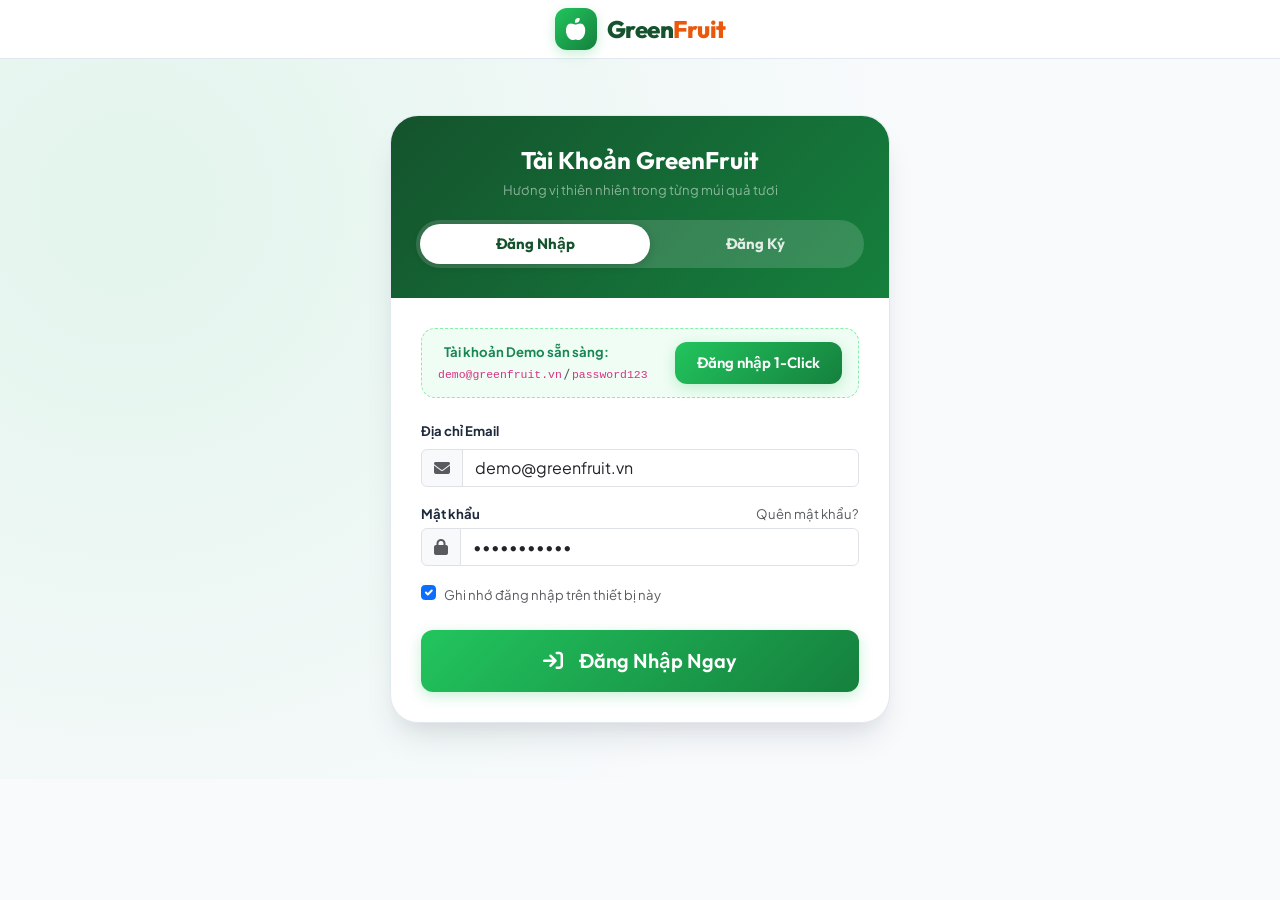
==== auth.html @ 309b8b5e "first commit" ====
<!DOCTYPE html>
<html lang="vi">
<head>
  <meta charset="UTF-8">
  <meta name="viewport" content="width=device-width, initial-scale=1.0">
  <title>Đăng Nhập / Đăng Ký Tài Khoản - GreenFruit Eco</title>
  
  <!-- SEO Meta Tags -->
  <meta name="description" content="Đăng nhập hoặc tạo tài khoản tại GreenFruit Eco để nhận ngay voucher giảm 10%, tích điểm thành viên và quản lý đơn hàng hoa quả sạch.">
  <meta name="robots" content="noindex, follow">

  <!-- Favicon -->
  <link rel="icon" type="image/svg+xml" href="data:image/svg+xml,<svg xmlns='http://www.w3.org/2000/svg' viewBox='0 0 100 100'><text y='.9em' font-size='90'>🍏</text></svg>">

  <!-- Bootstrap 5 CSS & Font Awesome 6 -->
  <link href="https://cdn.jsdelivr.net/npm/bootstrap@5.3.3/dist/css/bootstrap.min.css" rel="stylesheet">
  <link rel="stylesheet" href="https://cdnjs.cloudflare.com/ajax/libs/font-awesome/6.5.1/css/all.min.css">
  
  <!-- Custom CSS -->
  <link rel="stylesheet" href="css/global.css">
  <link rel="stylesheet" href="css/auth.css">
</head>
<body>

  <!-- Main Header -->
  <header class="main-header">
    <div class="container py-2 text-center">
      <a href="index.html" class="brand-logo d-inline-flex text-decoration-none">
        <div class="logo-icon"><i class="fa-solid fa-apple-whole"></i></div>
        <span>Green<span class="brand-highlight">Fruit</span></span>
      </a>
    </div>
  </header>

  <!-- MAIN AUTH CONTENT -->
  <main class="auth-wrapper">
    <div class="auth-card">
      
      <!-- Header with Switcher Tabs -->
      <div class="auth-header">
        <h1 class="h4 fw-bold text-white mb-1">Tài Khoản GreenFruit</h1>
        <p class="text-white-50 small mb-0">Hương vị thiên nhiên trong từng múi quả tươi</p>

        <ul class="nav auth-nav-tabs" id="authTabs" role="tablist">
          <li class="nav-item flex-fill">
            <button class="nav-link active w-100" id="tab-login" data-bs-toggle="tab" data-bs-target="#pane-login" type="button" role="tab">
              Đăng Nhập
            </button>
          </li>
          <li class="nav-item flex-fill">
            <button class="nav-link w-100" id="tab-register" data-bs-toggle="tab" data-bs-target="#pane-register" type="button" role="tab">
              Đăng Ký
            </button>
          </li>
        </ul>
      </div>

      <!-- Auth Body -->
      <div class="auth-body">
        <div class="tab-content" id="authTabContent">
          
          <!-- TAB 1: ĐĂNG NHẬP -->
          <div class="tab-pane fade show active" id="pane-login" role="tabpanel">
            
            <!-- Quick Demo Login Pill -->
            <div class="demo-account-box">
              <div class="small">
                <strong class="text-success d-block"><i class="fa-solid fa-sparkles me-1"></i> Tài khoản Demo sẵn sàng:</strong>
                <span class="text-muted"><code>demo@greenfruit.vn</code> / <code>password123</code></span>
              </div>
              <button type="button" class="btn btn-sm btn-primary-gf" id="btn-demo-login">
                Đăng nhập 1-Click
              </button>
            </div>

            <form id="login-form">
              <div class="mb-3">
                <label class="form-label small fw-bold">Địa chỉ Email</label>
                <div class="input-group">
                  <span class="input-group-text bg-light"><i class="fa-solid fa-envelope text-muted"></i></span>
                  <input type="email" class="form-control" id="login-email" placeholder="demo@greenfruit.vn" value="demo@greenfruit.vn" required>
                </div>
              </div>

              <div class="mb-3">
                <div class="d-flex justify-content-between align-items-center mb-1">
                  <label class="form-label small fw-bold mb-0">Mật khẩu</label>
                  <a href="#" class="small text-muted" onclick="alert('Mật khẩu tài khoản demo là: password123')">Quên mật khẩu?</a>
                </div>
                <div class="input-group">
                  <span class="input-group-text bg-light"><i class="fa-solid fa-lock text-muted"></i></span>
                  <input type="password" class="form-control" id="login-password" placeholder="••••••••" value="password123" required>
                </div>
              </div>

              <div class="form-check mb-4">
                <input class="form-check-input" type="checkbox" id="rememberMe" checked>
                <label class="form-check-label small text-muted" for="rememberMe">
                  Ghi nhớ đăng nhập trên thiết bị này
                </label>
              </div>

              <button type="submit" class="btn btn-primary-gf w-100 py-3 font-heading fs-5">
                <i class="fa-solid fa-arrow-right-to-bracket me-2"></i> Đăng Nhập Ngay
              </button>
            </form>
          </div>

          <!-- TAB 2: ĐĂNG KÝ -->
          <div class="tab-pane fade" id="pane-register" role="tabpanel">
            <form id="register-form">
              <div class="mb-3">
                <label class="form-label small fw-bold">Họ và tên của bạn</label>
                <input type="text" class="form-control" id="reg-name" placeholder="Nguyễn Văn A" required>
              </div>

              <div class="mb-3">
                <label class="form-label small fw-bold">Địa chỉ Email</label>
                <input type="email" class="form-control" id="reg-email" placeholder="tenban@email.com" required>
              </div>

              <div class="mb-3">
                <label class="form-label small fw-bold">Số điện thoại</label>
                <input type="tel" class="form-control" id="reg-phone" placeholder="0909 123 456" required>
              </div>

              <div class="mb-3">
                <label class="form-label small fw-bold">Mật khẩu</label>
                <input type="password" class="form-control" id="reg-password" placeholder="Tối thiểu 6 ký tự" minlength="6" required>
              </div>

              <div class="mb-3">
                <label class="form-label small fw-bold">Xác nhận mật khẩu</label>
                <input type="password" class="form-control" id="reg-confirm-password" placeholder="Nhập lại mật khẩu" required>
              </div>

              <button type="submit" class="btn btn-primary-gf w-100 py-3 font-heading fs-5">
                <i class="fa-solid fa-user-plus me-2"></i> Tạo Tài Khoản Ngay
              </button>
            </form>
          </div>

        </div>
      </div>

    </div>
  </main>

  <!-- SCRIPTS -->
  <script src="https://cdn.jsdelivr.net/npm/bootstrap@5.3.3/dist/js/bootstrap.bundle.min.js"></script>
  <script src="js/data.js"></script>
  <script src="js/common.js"></script>
  <script src="js/auth.js"></script>

</body>
</html>
---- css/global.css ----
/* ==========================================================================
   GREENFRUIT ECO - GLOBAL DESIGN SYSTEM & STYLESHEET
   Bootstrap 5 Integration + Organic Fresh Aesthetic + Micro-Animations
   ========================================================================== */

@import url('https://fonts.googleapis.com/css2?family=Plus+Jakarta+Sans:wght@300;400;500;600;700;800&family=Outfit:wght@400;500;600;700;800&display=swap');

:root {
  /* Brand Color Palette */
  --primary: #15803d;         /* Forest Organic Green */
  --primary-dark: #14532d;    /* Deep Forest Green */
  --primary-light: #22c55e;   /* Fresh Leaf Green */
  --primary-subtle: #dcfce7;  /* Soft Green Background */
  --primary-glow: rgba(34, 197, 94, 0.25);

  --secondary: #ea580c;       /* Juicy Citrus Orange */
  --secondary-light: #fb923c; /* Bright Tangerine */
  --secondary-subtle: #ffedd5;
  --secondary-glow: rgba(234, 88, 12, 0.25);

  --accent-gold: #f59e0b;     /* Ripe Fruit Gold */
  --accent-gold-subtle: #fef3c7;

  --dark: #0f172a;            /* Slate 900 */
  --dark-light: #1e293b;
  --text-main: #1e293b;
  --text-muted: #64748b;
  --text-light: #94a3b8;

  --bg-page: #f8fafc;
  --bg-surface: #ffffff;
  --bg-subtle: #f1f5f9;
  --border-color: #e2e8f0;
  --border-focus: #86efac;

  /* Elevation Shadows */
  --shadow-xs: 0 1px 2px 0 rgba(15, 23, 42, 0.05);
  --shadow-sm: 0 2px 8px -2px rgba(15, 23, 42, 0.06), 0 1px 4px -1px rgba(15, 23, 42, 0.04);
  --shadow-md: 0 10px 25px -5px rgba(15, 23, 42, 0.08), 0 8px 10px -6px rgba(15, 23, 42, 0.04);
  --shadow-lg: 0 20px 35px -10px rgba(15, 23, 42, 0.12), 0 10px 15px -5px rgba(15, 23, 42, 0.04);
  --shadow-hover: 0 20px 30px -10px rgba(21, 128, 61, 0.2);

  /* Typography & Transitions */
  --font-main: 'Plus Jakarta Sans', system-ui, -apple-system, sans-serif;
  --font-heading: 'Outfit', var(--font-main);
  --radius-sm: 8px;
  --radius-md: 14px;
  --radius-lg: 20px;
  --radius-xl: 28px;
  --transition: all 0.25s cubic-bezier(0.4, 0, 0.2, 1);
  --transition-bounce: all 0.35s cubic-bezier(0.34, 1.56, 0.64, 1);
}

/* Base Reset & Typography */
* {
  box-sizing: border-box;
  margin: 0;
  padding: 0;
}

body {
  font-family: var(--font-main);
  background-color: var(--bg-page);
  color: var(--text-main);
  line-height: 1.6;
  font-size: 15px;
  overflow-x: hidden;
  -webkit-font-smoothing: antialiased;
}

h1, h2, h3, h4, h5, h6 {
  font-family: var(--font-heading);
  color: var(--dark);
  font-weight: 700;
  line-height: 1.25;
}

a {
  color: var(--primary);
  text-decoration: none;
  transition: var(--transition);
}

a:hover {
  color: var(--primary-dark);
}

img {
  max-width: 100%;
  height: auto;
  display: block;
}

/* Custom Scrollbar */
::-webkit-scrollbar {
  width: 8px;
  height: 8px;
}
::-webkit-scrollbar-track {
  background: #f1f5f9;
}
::-webkit-scrollbar-thumb {
  background: #cbd5e1;
  border-radius: 4px;
}
::-webkit-scrollbar-thumb:hover {
  background: var(--primary-light);
}

/* ==========================================================================
   HEADER & NAVBAR
   ========================================================================== */

/* Top notification banner */
.top-announcement-bar {
  background: linear-gradient(90deg, #14532d 0%, #15803d 50%, #166534 100%);
  color: #ffffff;
  font-size: 13px;
  padding: 6px 0;
  font-weight: 500;
}
.top-announcement-bar a {
  color: #fef08a;
  text-decoration: underline;
}
.top-announcement-bar .social-icons a {
  color: rgba(255, 255, 255, 0.85);
  margin-left: 10px;
  font-size: 13px;
}
.top-announcement-bar .social-icons a:hover {
  color: #ffffff;
}

/* Main Header */
.main-header {
  background: rgba(255, 255, 255, 0.95);
  backdrop-filter: blur(12px);
  border-bottom: 1px solid var(--border-color);
  position: sticky;
  top: 0;
  z-index: 1030;
  transition: var(--transition);
}

.brand-logo {
  display: flex;
  align-items: center;
  gap: 10px;
  font-family: var(--font-heading);
  font-weight: 800;
  font-size: 24px;
  color: var(--primary-dark);
  letter-spacing: -0.5px;
}
.brand-logo .logo-icon {
  width: 42px;
  height: 42px;
  background: linear-gradient(135deg, var(--primary-light) 0%, var(--primary) 100%);
  color: #ffffff;
  border-radius: 12px;
  display: flex;
  align-items: center;
  justify-content: center;
  font-size: 22px;
  box-shadow: 0 4px 12px var(--primary-glow);
}
.brand-logo .brand-highlight {
  color: var(--secondary);
}

/* Header Search Form */
.header-search-box {
  position: relative;
  max-width: 450px;
  width: 100%;
}
.header-search-box input {
  width: 100%;
  padding: 10px 45px 10px 18px;
  border-radius: 50px;
  border: 1.5px solid var(--border-color);
  background: #f8fafc;
  font-size: 14px;
  transition: var(--transition);
}
.header-search-box input:focus {
  outline: none;
  border-color: var(--primary);
  background: #ffffff;
  box-shadow: 0 0 0 4px var(--primary-subtle);
}
.header-search-box .search-btn {
  position: absolute;
  right: 6px;
  top: 50%;
  transform: translateY(-50%);
  width: 32px;
  height: 32px;
  border-radius: 50%;
  background: var(--primary);
  color: #ffffff;
  border: none;
  display: flex;
  align-items: center;
  justify-content: center;
  font-size: 13px;
  cursor: pointer;
  transition: var(--transition);
}
.header-search-box .search-btn:hover {
  background: var(--primary-dark);
}

/* Header Action Buttons */
.header-action-btn {
  display: inline-flex;
  align-items: center;
  gap: 8px;
  padding: 8px 14px;
  border-radius: 50px;
  color: var(--dark);
  font-weight: 600;
  font-size: 14px;
  background: #f1f5f9;
  border: 1px solid transparent;
  transition: var(--transition);
  position: relative;
}
.header-action-btn:hover {
  background: var(--primary-subtle);
  color: var(--primary-dark);
  border-color: #bbf7d0;
}
.header-action-btn .icon-wrap {
  position: relative;
  font-size: 18px;
  color: var(--primary);
}
.cart-badge-count {
  position: absolute;
  top: -6px;
  right: -8px;
  background: var(--secondary);
  color: #ffffff;
  font-size: 11px;
  font-weight: 700;
  padding: 1px 6px;
  border-radius: 20px;
  border: 2px solid #ffffff;
  animation: badgePop 0.3s ease;
}

@keyframes badgePop {
  0% { transform: scale(0.5); }
  70% { transform: scale(1.2); }
  100% { transform: scale(1); }
}

/* ==========================================================================
   MAIN NAVIGATION BAR (HEADER MENU)
   ========================================================================== */

.main-nav-bar {
  background: #ffffff;
  border-top: 1px solid var(--border-color);
  padding: 6px 0;
  width: 100%;
}

.main-nav-bar .container {
  display: flex !important;
  flex-direction: row !important;
  align-items: center !important;
  justify-content: space-between !important;
  gap: 12px;
}

/* Custom Nav Menu List - Enforces horizontal row */
.site-nav-menu,
.navbar-nav {
  display: flex !important;
  flex-direction: row !important;
  align-items: center !important;
  flex-wrap: nowrap !important;
  gap: 6px !important;
  margin: 0 !important;
  padding: 0 !important;
  list-style: none !important;
}

.site-nav-menu li,
.site-nav-menu .nav-item,
.navbar-nav .nav-item {
  display: inline-block !important;
  flex-shrink: 0 !important;
  list-style: none !important;
  margin: 0 !important;
  padding: 0 !important;
}

.site-nav-menu .nav-link,
.site-nav-menu a,
.navbar-nav .nav-link {
  display: inline-flex !important;
  flex-direction: row !important;
  align-items: center !important;
  gap: 7px !important;
  font-family: var(--font-heading);
  font-weight: 600;
  font-size: 14px;
  color: #334155;
  padding: 8px 14px !important;
  border-radius: var(--radius-sm);
  white-space: nowrap !important;
  text-decoration: none !important;
  transition: all 0.2s ease;
  line-height: 1.2;
}

.site-nav-menu .nav-link i,
.site-nav-menu a i,
.navbar-nav .nav-link i {
  font-size: 14px;
  flex-shrink: 0;
}

.site-nav-menu .nav-link:hover,
.site-nav-menu a:hover,
.navbar-nav .nav-link:hover {
  color: var(--primary-dark) !important;
  background: var(--primary-subtle) !important;
  transform: translateY(-1px);
}

.site-nav-menu .nav-link.active,
.site-nav-menu a.active,
.navbar-nav .nav-link.active {
  color: var(--primary-dark) !important;
  background: var(--primary-subtle) !important;
  font-weight: 700 !important;
}

.nav-link .hot-badge,
.site-nav-menu .hot-badge {
  font-size: 10px;
  font-weight: 800;
  background: linear-gradient(135deg, #ef4444 0%, #dc2626 100%);
  color: #ffffff;
  padding: 2px 7px;
  border-radius: 6px;
  white-space: nowrap !important;
  box-shadow: 0 2px 6px rgba(220, 38, 38, 0.3);
  margin-left: 2px;
}

/* Nav Hotline Pill */
.nav-hotline-pill {
  display: inline-flex !important;
  align-items: center !important;
  gap: 8px !important;
  font-family: var(--font-heading);
  font-size: 14px;
  font-weight: 700;
  color: #ea580c !important;
  background: #fff7ed;
  border: 1px solid #fed7aa;
  padding: 7px 16px;
  border-radius: 50px;
  white-space: nowrap !important;
  text-decoration: none !important;
  transition: all 0.2s ease;
  flex-shrink: 0 !important;
}

.nav-hotline-pill:hover {
  background: #ea580c;
  color: #ffffff !important;
  border-color: #ea580c;
  box-shadow: 0 3px 10px rgba(234, 88, 12, 0.25);
  transform: translateY(-1px);
}

/* Responsive Navbar Adjustments */
@media (min-width: 992px) and (max-width: 1240px) {
  .site-nav-menu,
  .navbar-nav {
    gap: 3px !important;
  }
  .site-nav-menu .nav-link,
  .site-nav-menu a,
  .navbar-nav .nav-link {
    font-size: 13px !important;
    padding: 6px 9px !important;
    gap: 5px !important;
  }
  .nav-hotline-pill {
    font-size: 12.5px !important;
    padding: 5px 10px !important;
  }
}

@media (max-width: 1080px) {
  .nav-hotline-pill {
    display: none !important;
  }
}

/* ==========================================================================
   BUTTONS & BADGES
   ========================================================================== */

.btn {
  font-family: var(--font-heading);
  font-weight: 600;
  padding: 10px 22px;
  border-radius: 12px;
  transition: var(--transition-bounce);
  display: inline-flex;
  align-items: center;
  justify-content: center;
  gap: 8px;
  font-size: 15px;
}
.btn:active {
  transform: scale(0.97);
}

.btn-primary-gf {
  background: linear-gradient(135deg, var(--primary-light) 0%, var(--primary) 100%);
  color: #ffffff;
  border: none;
  box-shadow: 0 4px 14px var(--primary-glow);
}
.btn-primary-gf:hover {
  background: linear-gradient(135deg, var(--primary) 0%, var(--primary-dark) 100%);
  color: #ffffff;
  box-shadow: 0 6px 20px var(--primary-glow);
  transform: translateY(-2px);
}

.btn-secondary-gf {
  background: linear-gradient(135deg, var(--secondary-light) 0%, var(--secondary) 100%);
  color: #ffffff;
  border: none;
  box-shadow: 0 4px 14px var(--secondary-glow);
}
.btn-secondary-gf:hover {
  background: linear-gradient(135deg, var(--secondary) 0%, #c2410c 100%);
  color: #ffffff;
  box-shadow: 0 6px 20px var(--secondary-glow);
  transform: translateY(-2px);
}

.btn-outline-gf {
  background: transparent;
  color: var(--primary);
  border: 1.5px solid var(--primary);
}
.btn-outline-gf:hover {
  background: var(--primary);
  color: #ffffff;
  transform: translateY(-2px);
}

.btn-light-gf {
  background: #ffffff;
  color: var(--dark);
  border: 1px solid var(--border-color);
  box-shadow: var(--shadow-xs);
}
.btn-light-gf:hover {
  background: #f8fafc;
  border-color: #cbd5e1;
  color: var(--primary);
}

/* Season Badges */
.badge-season {
  display: inline-flex;
  align-items: center;
  gap: 5px;
  font-size: 11px;
  font-weight: 700;
  padding: 4px 10px;
  border-radius: 50px;
  text-transform: uppercase;
  letter-spacing: 0.3px;
}
.badge-season-in {
  background: #dcfce7;
  color: #166534;
  border: 1px solid #86efac;
}
.badge-season-out {
  background: #ffedd5;
  color: #9a3412;
  border: 1px solid #fed7aa;
}
.badge-season-all {
  background: #e0f2fe;
  color: #075985;
  border: 1px solid #bae6fd;
}

/* Certification Badges */
.badge-cert {
  font-size: 11px;
  font-weight: 700;
  padding: 3px 8px;
  border-radius: 6px;
  background: #f1f5f9;
  color: #475569;
  border: 1px solid #cbd5e1;
}

/* ==========================================================================
   PRODUCT CARDS
   ========================================================================== */

.product-card {
  background: var(--bg-surface);
  border-radius: var(--radius-lg);
  border: 1px solid var(--border-color);
  overflow: hidden;
  transition: var(--transition-bounce);
  position: relative;
  display: flex;
  flex-direction: column;
  height: 100%;
}
.product-card:hover {
  transform: translateY(-6px);
  border-color: #86efac;
  box-shadow: var(--shadow-hover);
}

.product-card-img-wrap {
  position: relative;
  width: 100%;
  padding-top: 80%; /* 5:4 aspect ratio */
  background: #f8fafc;
  overflow: hidden;
}
.product-card-img-wrap img {
  position: absolute;
  top: 0;
  left: 0;
  width: 100%;
  height: 100%;
  object-fit: cover;
  transition: transform 0.5s cubic-bezier(0.4, 0, 0.2, 1);
}
.product-card:hover .product-card-img-wrap img {
  transform: scale(1.08);
}

.product-badges-top {
  position: absolute;
  top: 12px;
  left: 12px;
  right: 12px;
  display: flex;
  justify-content: space-between;
  align-items: flex-start;
  pointer-events: none;
  z-index: 2;
}
.product-discount-pill {
  background: #dc2626;
  color: #ffffff;
  font-size: 12px;
  font-weight: 800;
  padding: 3px 8px;
  border-radius: 8px;
  box-shadow: 0 2px 8px rgba(220, 38, 38, 0.3);
}

.product-quick-actions {
  position: absolute;
  bottom: 12px;
  right: 12px;
  opacity: 0;
  transform: translateY(10px);
  transition: var(--transition-bounce);
  z-index: 3;
}
.product-card:hover .product-quick-actions {
  opacity: 1;
  transform: translateY(0);
}
.btn-quick-view {
  width: 36px;
  height: 36px;
  border-radius: 50%;
  background: rgba(255, 255, 255, 0.95);
  backdrop-filter: blur(4px);
  border: 1px solid var(--border-color);
  color: var(--dark);
  display: flex;
  align-items: center;
  justify-content: center;
  box-shadow: var(--shadow-sm);
}
.btn-quick-view:hover {
  background: var(--primary);
  color: #ffffff;
  border-color: var(--primary);
}

.product-card-body {
  padding: 14px;
  display: flex;
  flex-direction: column;
  flex-grow: 1;
}

.product-category-tag {
  font-size: 11.5px;
  font-weight: 600;
  color: var(--text-muted);
  text-transform: uppercase;
  letter-spacing: 0.5px;
  height: 18px;
  line-height: 18px;
  overflow: hidden;
  text-overflow: ellipsis;
  white-space: nowrap;
  margin-bottom: 4px;
}

.product-title {
  font-size: 15px;
  font-weight: 700;
  line-height: 1.35;
  color: var(--dark);
  margin-bottom: 6px;
  display: -webkit-box;
  -webkit-line-clamp: 2;
  -webkit-box-orient: vertical;
  overflow: hidden;
  height: 42px;
}
.product-title a {
  color: inherit;
}
.product-title a:hover {
  color: var(--primary);
}

.product-specs-meta {
  display: flex;
  flex-wrap: wrap;
  gap: 5px;
  margin-bottom: 8px;
}

.product-rating-meta {
  display: flex;
  align-items: center;
  gap: 5px;
  font-size: 12.5px;
  margin-bottom: 8px;
}
.product-rating-meta .stars {
  color: var(--accent-gold);
}
.product-rating-meta .sales {
  color: var(--text-muted);
  margin-left: auto;
  font-size: 11.5px;
  white-space: nowrap;
}

.product-card-footer {
  margin-top: auto;
  padding-top: 10px;
  border-top: 1px solid #f1f5f9;
  display: flex;
  align-items: center;
  justify-content: space-between;
}

.product-price-box {
  min-height: 44px;
  display: flex;
  flex-direction: column;
  justify-content: center;
}
.product-price-box .current-price {
  font-family: var(--font-heading);
  font-size: 17px;
  font-weight: 800;
  color: var(--primary-dark);
  line-height: 1.2;
}
.product-price-box .original-price {
  font-size: 12px;
  color: var(--text-light);
  text-decoration: line-through;
  margin-left: 4px;
}
.product-price-box .unit-text {
  font-size: 11.5px;
  color: var(--text-muted);
  line-height: 1.2;
  white-space: nowrap;
  overflow: hidden;
  text-overflow: ellipsis;
}

.btn-add-cart-mini {
  width: 38px;
  height: 38px;
  border-radius: 12px;
  background: var(--primary-subtle);
  color: var(--primary-dark);
  border: 1px solid #bbf7d0;
  display: flex;
  align-items: center;
  justify-content: center;
  font-size: 15px;
  cursor: pointer;
  transition: var(--transition-bounce);
  flex-shrink: 0;
}
.btn-add-cart-mini:hover {
  background: var(--primary);
  color: #ffffff;
  border-color: var(--primary);
  transform: scale(1.08);
}

/* ==========================================================================
   SECTION HEADINGS & COMMONS
   ========================================================================== */

.section-header {
  margin-bottom: 35px;
}
.section-subtitle-badge {
  display: inline-flex;
  align-items: center;
  gap: 6px;
  font-size: 12px;
  font-weight: 700;
  color: var(--primary);
  background: var(--primary-subtle);
  padding: 6px 14px;
  border-radius: 50px;
  text-transform: uppercase;
  letter-spacing: 0.5px;
  margin-bottom: 10px;
}
.section-title {
  font-size: 32px;
  font-weight: 800;
  color: var(--dark);
  letter-spacing: -0.5px;
}
.section-desc {
  color: var(--text-muted);
  font-size: 16px;
  max-width: 600px;
}

/* Breadcrumb Navigation */
.custom-breadcrumb {
  background: #ffffff;
  padding: 12px 20px;
  border-radius: var(--radius-md);
  border: 1px solid var(--border-color);
  margin-bottom: 30px;
  font-size: 14px;
}
.custom-breadcrumb .breadcrumb-item + .breadcrumb-item::before {
  content: "›";
  font-size: 18px;
  line-height: 1;
  vertical-align: middle;
  color: #94a3b8;
}
.custom-breadcrumb .breadcrumb-item.active {
  color: var(--primary);
  font-weight: 600;
}

/* ==========================================================================
   FOOTER
   ========================================================================== */

.main-footer {
  background: #0f291e;
  color: #cbd5e1;
  padding-top: 60px;
  padding-bottom: 30px;
  border-top: 4px solid var(--primary-light);
  font-size: 14px;
}
.footer-logo {
  font-family: var(--font-heading);
  font-weight: 800;
  font-size: 26px;
  color: #ffffff;
  display: flex;
  align-items: center;
  gap: 10px;
  margin-bottom: 16px;
}
.footer-desc {
  color: #94a3b8;
  line-height: 1.7;
  margin-bottom: 20px;
}
.footer-title {
  color: #ffffff;
  font-size: 17px;
  font-weight: 700;
  margin-bottom: 20px;
  position: relative;
  padding-bottom: 10px;
}
.footer-title::after {
  content: '';
  position: absolute;
  bottom: 0;
  left: 0;
  width: 35px;
  height: 3px;
  background: var(--primary-light);
  border-radius: 2px;
}

.footer-links {
  list-style: none;
  padding: 0;
}
.footer-links li {
  margin-bottom: 10px;
}
.footer-links a {
  color: #94a3b8;
  display: inline-flex;
  align-items: center;
  gap: 8px;
  transition: var(--transition);
}
.footer-links a:hover {
  color: #86efac;
  transform: translateX(4px);
}

.footer-contact-item {
  display: flex;
  gap: 12px;
  margin-bottom: 14px;
}
.footer-contact-item i {
  color: var(--primary-light);
  font-size: 16px;
  margin-top: 4px;
}

.footer-bottom {
  border-top: 1px solid rgba(255, 255, 255, 0.1);
  padding-top: 25px;
  margin-top: 40px;
  font-size: 13px;
  color: #64748b;
}

/* ==========================================================================
   TOAST NOTIFICATION & FLOATING CHATBOT WIDGET
   ========================================================================== */

.toast-container-gf {
  position: fixed;
  bottom: 24px;
  left: 24px;
  z-index: 9999;
  display: flex;
  flex-direction: column;
  gap: 10px;
}

.toast-gf {
  background: #ffffff;
  border-radius: var(--radius-md);
  padding: 14px 18px;
  box-shadow: var(--shadow-lg);
  display: flex;
  align-items: center;
  gap: 12px;
  border-left: 4px solid var(--primary);
  min-width: 300px;
  max-width: 400px;
  animation: slideInToast 0.35s cubic-bezier(0.34, 1.56, 0.64, 1);
  transition: var(--transition);
}
.toast-gf.toast-error {
  border-left-color: #dc2626;
}
.toast-gf.toast-info {
  border-left-color: #0284c7;
}

@keyframes slideInToast {
  from { transform: translateX(-100%); opacity: 0; }
  to { transform: translateX(0); opacity: 1; }
}

/* Floating AI Chatbot Button */
.chatbot-float-btn {
  position: fixed;
  bottom: 24px;
  right: 24px;
  width: 60px;
  height: 60px;
  border-radius: 50%;
  background: linear-gradient(135deg, #15803d 0%, #16a34a 100%);
  color: #ffffff;
  border: none;
  box-shadow: 0 8px 24px rgba(21, 128, 61, 0.4);
  display: flex;
  align-items: center;
  justify-content: center;
  font-size: 26px;
  cursor: pointer;
  z-index: 9990;
  transition: var(--transition-bounce);
}
.chatbot-float-btn:hover {
  transform: scale(1.1) rotate(5deg);
  box-shadow: 0 12px 28px rgba(21, 128, 61, 0.5);
}
.chatbot-float-btn .pulse-ring {
  position: absolute;
  width: 100%;
  height: 100%;
  border-radius: 50%;
  border: 2px solid #86efac;
  animation: pulseChat 2s infinite;
}

@keyframes pulseChat {
  0% { transform: scale(1); opacity: 0.8; }
  100% { transform: scale(1.5); opacity: 0; }
}

/* Chatbot Window */
.chatbot-window {
  position: fixed;
  bottom: 95px;
  right: 24px;
  width: 380px;
  max-width: calc(100vw - 40px);
  height: 540px;
  max-height: calc(100vh - 120px);
  background: #ffffff;
  border-radius: var(--radius-lg);
  box-shadow: 0 20px 40px -10px rgba(15, 23, 42, 0.25);
  border: 1px solid var(--border-color);
  display: flex;
  flex-direction: column;
  z-index: 9991;
  overflow: hidden;
  transform: translateY(20px) scale(0.95);
  opacity: 0;
  pointer-events: none;
  transition: var(--transition-bounce);
}
.chatbot-window.active {
  transform: translateY(0) scale(1);
  opacity: 1;
  pointer-events: auto;
}

.chatbot-header {
  background: linear-gradient(135deg, #14532d 0%, #15803d 100%);
  color: #ffffff;
  padding: 14px 18px;
  display: flex;
  align-items: center;
  justify-content: space-between;
}
.chatbot-header .bot-info {
  display: flex;
  align-items: center;
  gap: 10px;
}
.chatbot-header .bot-avatar {
  width: 38px;
  height: 38px;
  border-radius: 50%;
  background: #ffffff;
  color: var(--primary);
  display: flex;
  align-items: center;
  justify-content: center;
  font-size: 20px;
}

.chatbot-body {
  flex-grow: 1;
  padding: 16px;
  overflow-y: auto;
  background: #f8fafc;
  display: flex;
  flex-direction: column;
  gap: 12px;
}

.chat-msg {
  max-width: 85%;
  padding: 10px 14px;
  border-radius: 14px;
  font-size: 14px;
  line-height: 1.45;
  word-break: break-word;
}
.chat-msg.bot {
  background: #ffffff;
  color: var(--dark);
  align-self: flex-start;
  border: 1px solid var(--border-color);
  border-bottom-left-radius: 4px;
}
.chat-msg.user {
  background: var(--primary);
  color: #ffffff;
  align-self: flex-end;
  border-bottom-right-radius: 4px;
}

.chatbot-quick-prompts {
  display: flex;
  flex-wrap: wrap;
  gap: 6px;
  padding: 8px 12px;
  background: #f1f5f9;
  border-top: 1px solid var(--border-color);
}
.quick-prompt-btn {
  font-size: 12px;
  padding: 4px 10px;
  border-radius: 20px;
  background: #ffffff;
  border: 1px solid #cbd5e1;
  color: var(--dark);
  cursor: pointer;
  transition: var(--transition);
}
.quick-prompt-btn:hover {
  background: var(--primary-subtle);
  color: var(--primary-dark);
  border-color: #86efac;
}

.chatbot-footer {
  padding: 10px 14px;
  background: #ffffff;
  border-top: 1px solid var(--border-color);
  display: flex;
  gap: 8px;
}
.chatbot-footer input {
  flex-grow: 1;
  border: 1px solid var(--border-color);
  border-radius: 20px;
  padding: 8px 14px;
  font-size: 14px;
}
.chatbot-footer input:focus {
  outline: none;
  border-color: var(--primary);
}
.chatbot-footer button {
  background: var(--primary);
  color: #ffffff;
  border: none;
  width: 38px;
  height: 38px;
  border-radius: 50%;
  display: flex;
  align-items: center;
  justify-content: center;
  cursor: pointer;
}

/* ==========================================================================
   MODERN ERGONOMIC QUANTITY CONTROLS (BỘ TĂNG GIẢM SỐ LƯỢNG CAO CẤP)
   ========================================================================== */

.quantity-control {
  display: inline-flex;
  align-items: center;
  background: #f1f5f9;
  border-radius: 50px;
  padding: 3px;
  border: 1.5px solid var(--border-color);
  box-shadow: 0 1px 3px rgba(0, 0, 0, 0.04);
  transition: var(--transition-bounce);
  user-select: none;
}
.quantity-control:hover,
.quantity-control:focus-within {
  border-color: #86efac;
  background: #ffffff;
  box-shadow: 0 4px 12px var(--primary-glow);
}

.btn-qty {
  width: 34px;
  height: 34px;
  min-width: 34px;
  border-radius: 50%;
  background: #ffffff;
  border: 1px solid #e2e8f0;
  color: var(--dark);
  font-size: 13px;
  font-weight: 700;
  display: flex;
  align-items: center;
  justify-content: center;
  cursor: pointer;
  box-shadow: 0 2px 4px rgba(0, 0, 0, 0.05);
  transition: var(--transition-bounce);
}
.btn-qty:hover {
  background: var(--primary);
  color: #ffffff;
  border-color: var(--primary);
  transform: scale(1.1);
}
.btn-qty:active {
  transform: scale(0.92);
}
.btn-qty:disabled,
.btn-qty.disabled {
  opacity: 0.35;
  cursor: not-allowed;
  pointer-events: none;
}

.input-qty {
  width: 44px;
  height: 34px;
  border: none;
  background: transparent;
  text-align: center;
  font-family: var(--font-heading);
  font-weight: 800;
  font-size: 16px;
  color: var(--dark);
  padding: 0;
  outline: none;
}
.input-qty::-webkit-inner-spin-button,
.input-qty::-webkit-outer-spin-button {
  -webkit-appearance: none;
  margin: 0;
}

/* ==========================================================================
   MOBILE BOTTOM BAR & RESPONSIVE POLISH
   ========================================================================== */

.mobile-bottom-nav {
  display: none;
}

@media (max-width: 991.98px) {
  .mobile-bottom-nav {
    display: flex;
    position: fixed;
    bottom: 0;
    left: 0;
    right: 0;
    background: rgba(255, 255, 255, 0.98);
    backdrop-filter: blur(12px);
    border-top: 1px solid var(--border-color);
    box-shadow: 0 -4px 16px rgba(0, 0, 0, 0.08);
    z-index: 1020;
    justify-content: space-around;
    padding: 10px 0;
  }
  .mobile-nav-item {
    display: flex;
    flex-direction: column;
    align-items: center;
    color: var(--text-muted);
    font-size: 11px;
    font-weight: 700;
    gap: 3px;
    position: relative;
    padding: 2px 10px;
    transition: var(--transition);
  }
  .mobile-nav-item.active,
  .mobile-nav-item:hover {
    color: var(--primary);
  }
  .mobile-nav-item i {
    font-size: 20px;
  }
  .chatbot-float-btn {
    bottom: 75px;
  }
  .chatbot-window {
    bottom: 145px;
  }
}

@media (max-width: 575.98px) {
  .product-card-body {
    padding: 12px;
  }
  .product-title {
    font-size: 14px;
    height: 38px;
  }
  .product-price-box .current-price {
    font-size: 15px;
  }
  .btn-add-cart-mini {
    width: 34px;
    height: 34px;
    font-size: 14px;
  }
  .section-title {
    font-size: 24px;
  }
}
---- css/auth.css ----
/* ==========================================================================
   CSS RIÊNG CHO TRANG ĐĂNG NHẬP & ĐĂNG KÝ (auth.css)
   ========================================================================== */

.auth-wrapper {
  min-height: calc(100vh - 180px);
  display: flex;
  align-items: center;
  justify-content: center;
  padding: 40px 15px;
  background: radial-gradient(circle at 10% 20%, rgba(34, 197, 94, 0.1) 0%, rgba(248, 250, 252, 1) 60%);
}

.auth-card {
  background: #ffffff;
  border-radius: var(--radius-xl);
  border: 1px solid var(--border-color);
  box-shadow: var(--shadow-lg);
  overflow: hidden;
  max-width: 500px;
  width: 100%;
}

.auth-header {
  background: linear-gradient(135deg, #14532d 0%, #15803d 100%);
  color: #ffffff;
  padding: 30px 25px;
  text-align: center;
  position: relative;
}

.auth-nav-tabs {
  display: flex;
  background: rgba(255, 255, 255, 0.15);
  border-radius: 50px;
  padding: 4px;
  margin-top: 20px;
  border: none;
}
.auth-nav-tabs .nav-link {
  flex: 1;
  color: rgba(255, 255, 255, 0.85);
  font-weight: 700;
  font-family: var(--font-heading);
  border-radius: 50px;
  border: none;
  padding: 8px 16px;
  transition: var(--transition);
}
.auth-nav-tabs .nav-link.active {
  background: #ffffff;
  color: var(--primary-dark);
  box-shadow: 0 2px 8px rgba(0, 0, 0, 0.15);
}

.auth-body {
  padding: 30px;
}

.demo-account-box {
  background: #f0fdf4;
  border: 1px dashed #86efac;
  border-radius: var(--radius-md);
  padding: 12px 16px;
  margin-bottom: 20px;
  display: flex;
  align-items: center;
  justify-content: space-between;
  gap: 10px;
}
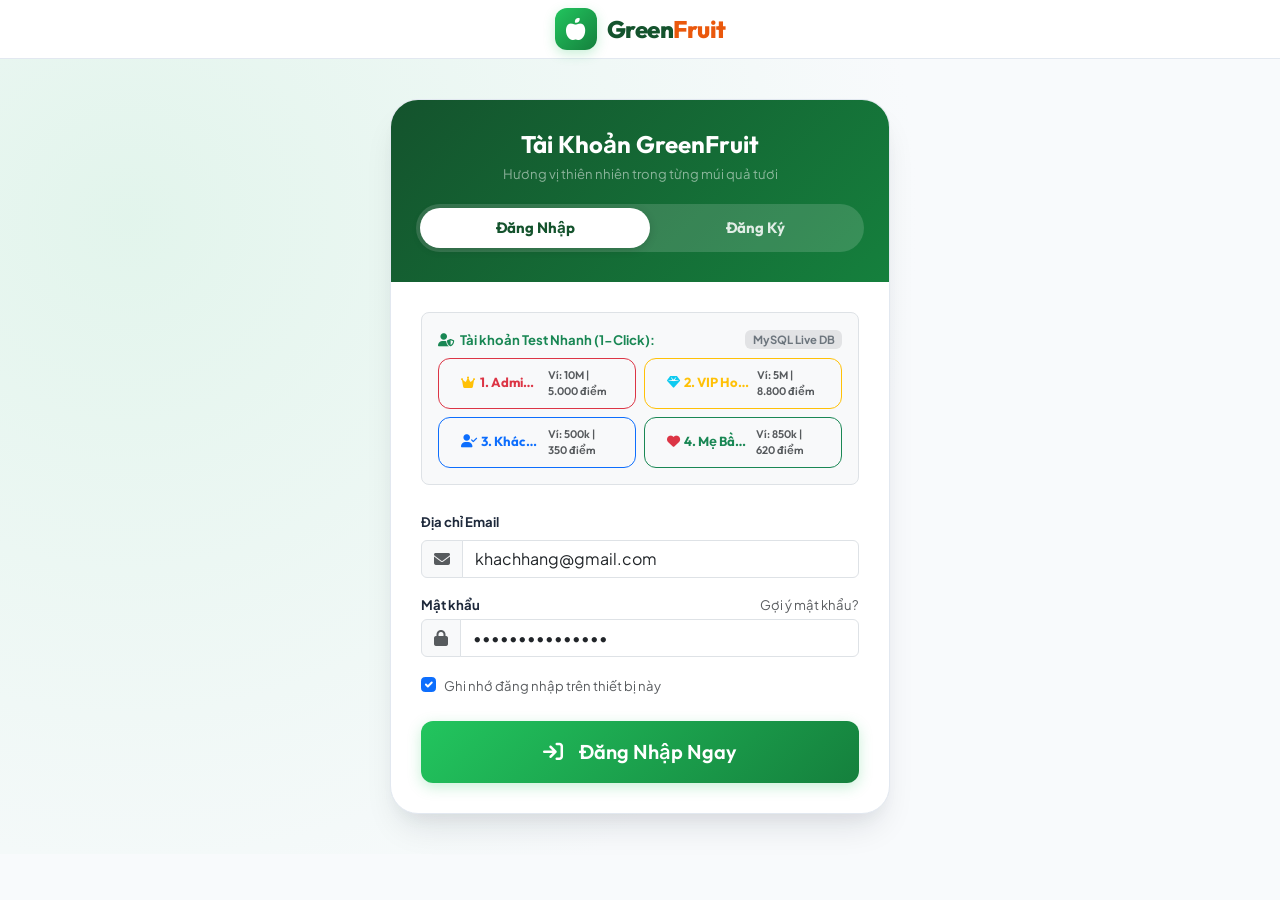
==== commit 844f1cbe: "feat(auth): enterprise zero-cache login/logout flow, token revocation, clean session isolation, and " ====
--- a/auth.html
+++ b/auth.html
@@ -62,15 +62,44 @@
           <!-- TAB 1: ĐĂNG NHẬP -->
           <div class="tab-pane fade show active" id="pane-login" role="tabpanel">
             
-            <!-- Quick Demo Login Pill -->
-            <div class="demo-account-box">
-              <div class="small">
-                <strong class="text-success d-block"><i class="fa-solid fa-sparkles me-1"></i> Tài khoản Demo sẵn sàng:</strong>
-                <span class="text-muted"><code>demo@greenfruit.vn</code> / <code>password123</code></span>
+            <!-- Logout Notification Banner (Shows when redirected from logout) -->
+            <div id="logout-alert-banner" class="alert alert-success d-none align-items-center py-2 px-3 small mb-3 border-0 rounded-3" role="alert">
+              <i class="fa-solid fa-circle-check me-2 fs-5"></i>
+              <div><strong>Đã đăng xuất hoàn toàn!</strong> Phiên làm việc cũ đã được xóa sạch.</div>
+            </div>
+
+            <!-- Quick Enterprise Test Account Switcher -->
+            <div class="p-3 mb-4 rounded-3 border bg-light">
+              <div class="d-flex justify-content-between align-items-center mb-2">
+                <span class="small fw-bold text-success font-heading"><i class="fa-solid fa-user-shield me-1"></i> Tài khoản Test Nhanh (1-Click):</span>
+                <span class="badge bg-secondary-subtle text-secondary small">MySQL Live DB</span>
               </div>
-              <button type="button" class="btn btn-sm btn-primary-gf" id="btn-demo-login">
-                Đăng nhập 1-Click
-              </button>
+              <div class="row g-2">
+                <div class="col-6">
+                  <button type="button" class="btn btn-outline-danger btn-sm w-100 text-start py-2 quick-user-btn" data-email="admin@ecofruit.vn" data-pass="Admin@123456">
+                    <div class="fw-bold small text-truncate"><i class="fa-solid fa-crown text-warning me-1"></i>1. Admin EcoFruit</div>
+                    <div class="text-muted" style="font-size: 11px;">Ví: 10M | 5.000 điểm</div>
+                  </button>
+                </div>
+                <div class="col-6">
+                  <button type="button" class="btn btn-outline-warning btn-sm w-100 text-start py-2 quick-user-btn" data-email="vip@ecofruit.vn" data-pass="Vip@123456">
+                    <div class="fw-bold small text-truncate"><i class="fa-solid fa-gem text-info me-1"></i>2. VIP Hoàng Long</div>
+                    <div class="text-muted" style="font-size: 11px;">Ví: 5M | 8.800 điểm</div>
+                  </button>
+                </div>
+                <div class="col-6">
+                  <button type="button" class="btn btn-outline-primary btn-sm w-100 text-start py-2 quick-user-btn" data-email="khachhang@gmail.com" data-pass="Customer@123456">
+                    <div class="fw-bold small text-truncate"><i class="fa-solid fa-user-check text-primary me-1"></i>3. Khách Văn An</div>
+                    <div class="text-muted" style="font-size: 11px;">Ví: 500k | 350 điểm</div>
+                  </button>
+                </div>
+                <div class="col-6">
+                  <button type="button" class="btn btn-outline-success btn-sm w-100 text-start py-2 quick-user-btn" data-email="lan.tran@gmail.com" data-pass="Password@123">
+                    <div class="fw-bold small text-truncate"><i class="fa-solid fa-heart text-danger me-1"></i>4. Mẹ Bầu Mai Lan</div>
+                    <div class="text-muted" style="font-size: 11px;">Ví: 850k | 620 điểm</div>
+                  </button>
+                </div>
+              </div>
             </div>
 
             <form id="login-form">
@@ -78,18 +107,18 @@
                 <label class="form-label small fw-bold">Địa chỉ Email</label>
                 <div class="input-group">
                   <span class="input-group-text bg-light"><i class="fa-solid fa-envelope text-muted"></i></span>
-                  <input type="email" class="form-control" id="login-email" placeholder="demo@greenfruit.vn" value="demo@greenfruit.vn" required>
+                  <input type="email" class="form-control" id="login-email" placeholder="khachhang@gmail.com" value="khachhang@gmail.com" required>
                 </div>
               </div>
 
               <div class="mb-3">
                 <div class="d-flex justify-content-between align-items-center mb-1">
                   <label class="form-label small fw-bold mb-0">Mật khẩu</label>
-                  <a href="#" class="small text-muted" onclick="alert('Mật khẩu tài khoản demo là: password123')">Quên mật khẩu?</a>
+                  <a href="#" class="small text-muted" onclick="alert('Mật khẩu mẫu các tài khoản: Customer@123456, Vip@123456, Admin@123456, Password@123')">Gợi ý mật khẩu?</a>
                 </div>
                 <div class="input-group">
                   <span class="input-group-text bg-light"><i class="fa-solid fa-lock text-muted"></i></span>
-                  <input type="password" class="form-control" id="login-password" placeholder="••••••••" value="password123" required>
+                  <input type="password" class="form-control" id="login-password" placeholder="••••••••" value="Customer@123456" required>
                 </div>
               </div>
 
@@ -100,11 +129,12 @@
                 </label>
               </div>
 
-              <button type="submit" class="btn btn-primary-gf w-100 py-3 font-heading fs-5">
+              <button type="submit" id="btn-submit-login" class="btn btn-primary-gf w-100 py-3 font-heading fs-5">
                 <i class="fa-solid fa-arrow-right-to-bracket me-2"></i> Đăng Nhập Ngay
               </button>
             </form>
           </div>
+
 
           <!-- TAB 2: ĐĂNG KÝ -->
           <div class="tab-pane fade" id="pane-register" role="tabpanel">
@@ -149,6 +179,7 @@
   <!-- SCRIPTS -->
   <script src="https://cdn.jsdelivr.net/npm/bootstrap@5.3.3/dist/js/bootstrap.bundle.min.js"></script>
   <script src="js/data.js"></script>
+  <script src="js/api.js"></script>
   <script src="js/common.js"></script>
   <script src="js/auth.js"></script>
 
--- a/css/global.css
+++ b/css/global.css
@@ -395,7 +395,7 @@
     gap: 5px !important;
   }
   .nav-hotline-pill {
-    font-size: 12.5px !important;
+    font-size: 12px !important;
     padding: 5px 10px !important;
   }
 }
@@ -616,7 +616,7 @@
 }
 
 .product-category-tag {
-  font-size: 11.5px;
+  font-size: 12px;
   font-weight: 600;
   color: var(--text-muted);
   text-transform: uppercase;
@@ -659,7 +659,7 @@
   display: flex;
   align-items: center;
   gap: 5px;
-  font-size: 12.5px;
+  font-size: 12px;
   margin-bottom: 8px;
 }
 .product-rating-meta .stars {
@@ -668,7 +668,7 @@
 .product-rating-meta .sales {
   color: var(--text-muted);
   margin-left: auto;
-  font-size: 11.5px;
+  font-size: 12px;
   white-space: nowrap;
 }
 
@@ -701,7 +701,7 @@
   margin-left: 4px;
 }
 .product-price-box .unit-text {
-  font-size: 11.5px;
+  font-size: 12px;
   color: var(--text-muted);
   line-height: 1.2;
   white-space: nowrap;
@@ -945,6 +945,63 @@
 @keyframes pulseChat {
   0% { transform: scale(1); opacity: 0.8; }
   100% { transform: scale(1.5); opacity: 0; }
+}
+
+/* ==========================================================================
+   BACK TO TOP BUTTON (NÚT LƯỚT LÊN ĐẦU TRANG)
+   ========================================================================== */
+
+.btn-back-to-top {
+  position: fixed;
+  bottom: 96px;
+  right: 28px;
+  width: 50px;
+  height: 50px;
+  border-radius: 50%;
+  background: #ffffff;
+  color: var(--primary-dark);
+  border: 2px solid #86efac;
+  box-shadow: 0 6px 20px rgba(0, 0, 0, 0.12);
+  display: flex;
+  align-items: center;
+  justify-content: center;
+  font-size: 18px;
+  cursor: pointer;
+  z-index: 9980;
+  opacity: 0;
+  visibility: hidden;
+  pointer-events: none;
+  transform: translateY(15px) scale(0.85);
+  transition: opacity 0.3s ease, visibility 0.3s ease, transform 0.3s cubic-bezier(0.34, 1.56, 0.64, 1), background 0.2s ease, color 0.2s ease, box-shadow 0.2s ease;
+}
+
+.btn-back-to-top.visible {
+  opacity: 1;
+  visibility: visible;
+  pointer-events: auto;
+  transform: translateY(0) scale(1);
+}
+
+.btn-back-to-top:hover {
+  background: linear-gradient(135deg, var(--primary) 0%, var(--primary-dark) 100%);
+  color: #ffffff;
+  border-color: var(--primary);
+  box-shadow: 0 8px 24px var(--primary-glow);
+  transform: translateY(-4px) scale(1.1);
+}
+
+.btn-back-to-top:active {
+  transform: translateY(-1px) scale(0.95);
+}
+
+@media (max-width: 991.98px) {
+  .btn-back-to-top {
+    bottom: 138px;
+    right: 24px;
+    width: 44px;
+    height: 44px;
+    font-size: 16px;
+  }
 }
 
 /* Chatbot Window */
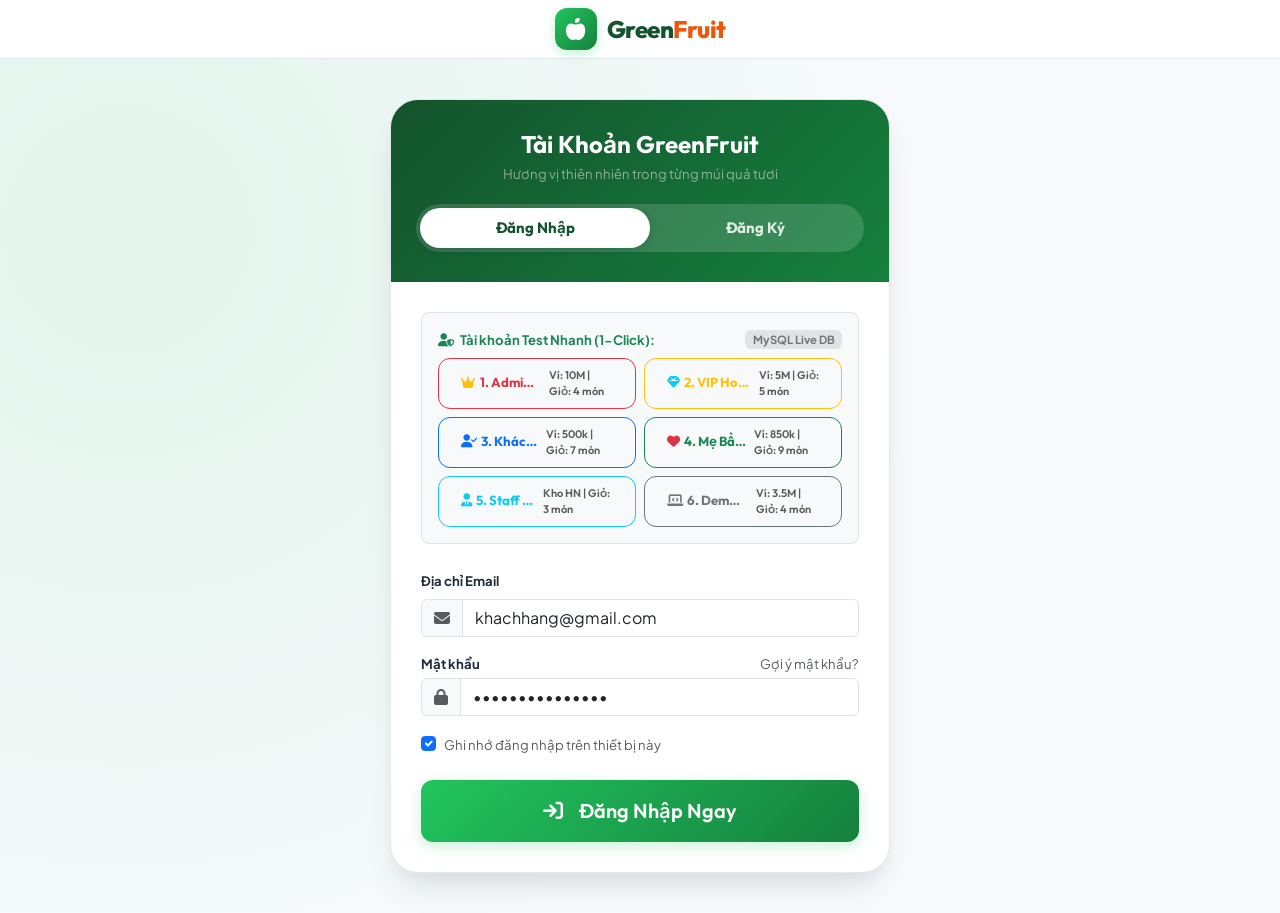
==== commit 9c59d389: "feat: complete product detail specs, intelligent grounded chatbot, verified purchase reviews, and cl" ====
--- a/auth.html
+++ b/auth.html
@@ -78,25 +78,37 @@
                 <div class="col-6">
                   <button type="button" class="btn btn-outline-danger btn-sm w-100 text-start py-2 quick-user-btn" data-email="admin@ecofruit.vn" data-pass="Admin@123456">
                     <div class="fw-bold small text-truncate"><i class="fa-solid fa-crown text-warning me-1"></i>1. Admin EcoFruit</div>
-                    <div class="text-muted" style="font-size: 11px;">Ví: 10M | 5.000 điểm</div>
+                    <div class="text-muted" style="font-size: 11px;">Ví: 10M | Giỏ: 4 món</div>
                   </button>
                 </div>
                 <div class="col-6">
                   <button type="button" class="btn btn-outline-warning btn-sm w-100 text-start py-2 quick-user-btn" data-email="vip@ecofruit.vn" data-pass="Vip@123456">
                     <div class="fw-bold small text-truncate"><i class="fa-solid fa-gem text-info me-1"></i>2. VIP Hoàng Long</div>
-                    <div class="text-muted" style="font-size: 11px;">Ví: 5M | 8.800 điểm</div>
+                    <div class="text-muted" style="font-size: 11px;">Ví: 5M | Giỏ: 5 món</div>
                   </button>
                 </div>
                 <div class="col-6">
                   <button type="button" class="btn btn-outline-primary btn-sm w-100 text-start py-2 quick-user-btn" data-email="khachhang@gmail.com" data-pass="Customer@123456">
                     <div class="fw-bold small text-truncate"><i class="fa-solid fa-user-check text-primary me-1"></i>3. Khách Văn An</div>
-                    <div class="text-muted" style="font-size: 11px;">Ví: 500k | 350 điểm</div>
+                    <div class="text-muted" style="font-size: 11px;">Ví: 500k | Giỏ: 7 món</div>
                   </button>
                 </div>
                 <div class="col-6">
                   <button type="button" class="btn btn-outline-success btn-sm w-100 text-start py-2 quick-user-btn" data-email="lan.tran@gmail.com" data-pass="Password@123">
                     <div class="fw-bold small text-truncate"><i class="fa-solid fa-heart text-danger me-1"></i>4. Mẹ Bầu Mai Lan</div>
-                    <div class="text-muted" style="font-size: 11px;">Ví: 850k | 620 điểm</div>
+                    <div class="text-muted" style="font-size: 11px;">Ví: 850k | Giỏ: 9 món</div>
+                  </button>
+                </div>
+                <div class="col-6">
+                  <button type="button" class="btn btn-outline-info btn-sm w-100 text-start py-2 quick-user-btn" data-email="staff@ecofruit.vn" data-pass="Staff@123456">
+                    <div class="fw-bold small text-truncate"><i class="fa-solid fa-user-tie text-info me-1"></i>5. Staff Thu Hà</div>
+                    <div class="text-muted" style="font-size: 11px;">Kho HN | Giỏ: 3 món</div>
+                  </button>
+                </div>
+                <div class="col-6">
+                  <button type="button" class="btn btn-outline-secondary btn-sm w-100 text-start py-2 quick-user-btn" data-email="demo@greenfruit.vn" data-pass="password123">
+                    <div class="fw-bold small text-truncate"><i class="fa-solid fa-laptop-code text-secondary me-1"></i>6. Demo Văn Xanh</div>
+                    <div class="text-muted" style="font-size: 11px;">Ví: 3.5M | Giỏ: 4 món</div>
                   </button>
                 </div>
               </div>
--- a/css/global.css
+++ b/css/global.css
@@ -1142,6 +1142,134 @@
   align-items: center;
   justify-content: center;
   cursor: pointer;
+  transition: var(--transition);
+}
+.chatbot-footer button:hover {
+  background: var(--primary-dark);
+  transform: scale(1.05);
+}
+
+/* Chatbot Interactive Product Cards */
+.chat-products-list {
+  display: flex;
+  flex-direction: column;
+  gap: 8px;
+  margin-top: 10px;
+  margin-bottom: 6px;
+}
+.chat-product-item {
+  display: flex;
+  align-items: center;
+  gap: 10px;
+  background: #f8fafc;
+  border: 1px solid #e2e8f0;
+  border-radius: 10px;
+  padding: 8px;
+  transition: all 0.2s ease;
+}
+.chat-product-item:hover {
+  border-color: #86efac;
+  background: #f0fdf4;
+  box-shadow: 0 4px 12px rgba(22, 163, 74, 0.1);
+}
+.chat-product-thumb {
+  width: 48px;
+  height: 48px;
+  border-radius: 8px;
+  object-fit: cover;
+  flex-shrink: 0;
+  border: 1px solid #e2e8f0;
+}
+.chat-product-info {
+  flex-grow: 1;
+  min-width: 0;
+}
+.chat-product-name {
+  font-size: 12px;
+  font-weight: 700;
+  color: #0f172a;
+  white-space: nowrap;
+  overflow: hidden;
+  text-overflow: ellipsis;
+  margin-bottom: 2px;
+}
+.chat-product-price {
+  font-size: 12px;
+  font-weight: 700;
+  color: #16a34a;
+}
+.chat-product-actions {
+  display: flex;
+  align-items: center;
+  gap: 4px;
+  flex-shrink: 0;
+}
+.btn-chat-view-detail {
+  padding: 4px 8px;
+  font-size: 11px;
+  font-weight: 600;
+  border-radius: 6px;
+  background: #ffffff;
+  border: 1px solid #cbd5e1;
+  color: #334155;
+  text-decoration: none;
+  display: inline-flex;
+  align-items: center;
+  gap: 3px;
+  transition: all 0.15s;
+}
+.btn-chat-view-detail:hover {
+  background: #16a34a;
+  color: #ffffff;
+  border-color: #16a34a;
+}
+.btn-chat-add-cart {
+  padding: 4px 8px;
+  font-size: 11px;
+  font-weight: 600;
+  border-radius: 6px;
+  background: #16a34a;
+  border: 1px solid #16a34a;
+  color: #ffffff;
+  cursor: pointer;
+  display: inline-flex;
+  align-items: center;
+  gap: 3px;
+  transition: all 0.15s;
+}
+.btn-chat-add-cart:hover {
+  background: #15803d;
+  transform: scale(1.04);
+}
+
+/* Chatbot Action Pill Buttons */
+.chat-action-pills {
+  display: flex;
+  flex-wrap: wrap;
+  gap: 6px;
+  margin-top: 10px;
+}
+.chat-action-pill-btn {
+  font-size: 11px;
+  font-weight: 600;
+  padding: 5px 10px;
+  border-radius: 16px;
+  background: #ffffff;
+  border: 1px solid #86efac;
+  color: #166534;
+  text-decoration: none;
+  display: inline-flex;
+  align-items: center;
+  gap: 5px;
+  transition: all 0.2s ease;
+  box-shadow: 0 2px 4px rgba(0, 0, 0, 0.04);
+}
+.chat-action-pill-btn:hover {
+  background: #16a34a;
+  color: #ffffff;
+  border-color: #16a34a;
+  transform: translateY(-1px);
+  box-shadow: 0 4px 8px rgba(22, 163, 74, 0.2);
 }
 
 /* ==========================================================================
